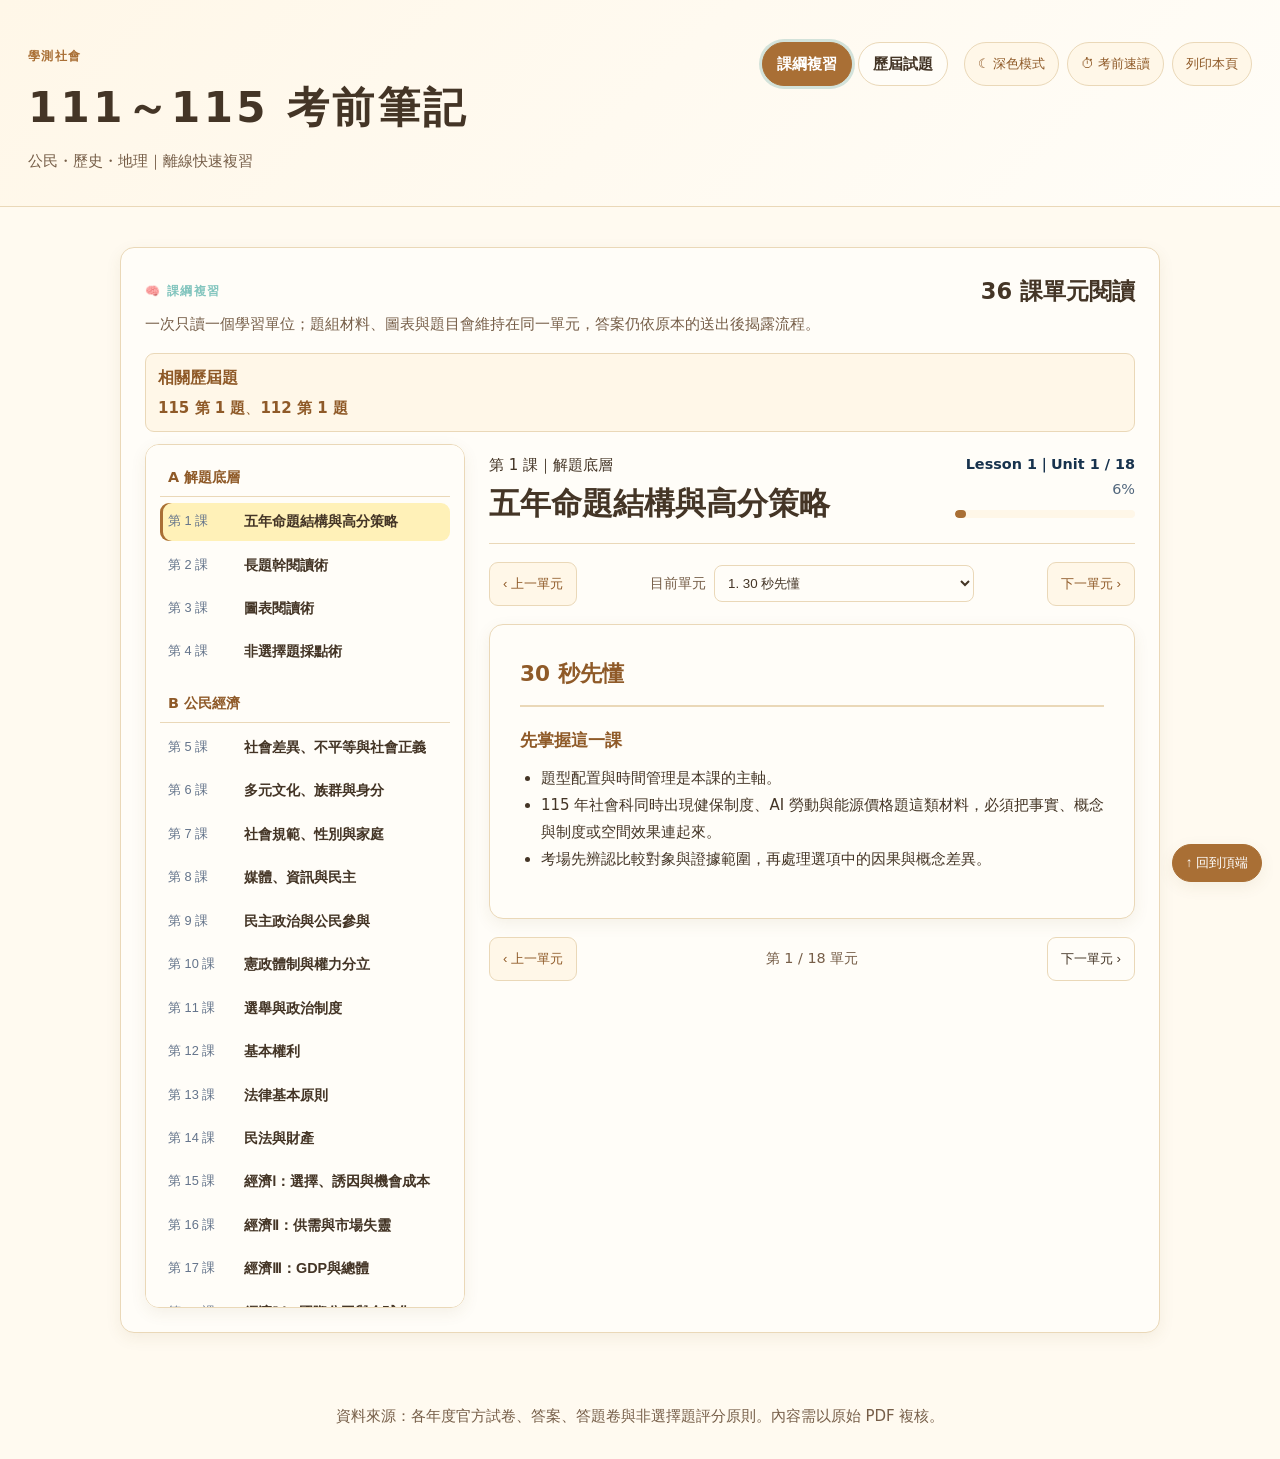
==== index.html @ 7b79e1f3 "release: publish social studies final site" ====
﻿<!doctype html>
<html lang="zh-Hant">
<head>
  <meta charset="UTF-8">
  <meta name="viewport" content="width=device-width, initial-scale=1">
  <meta name="description" content="111～115 學測社會科考前筆記">
  <title>學測社會｜111～115 考前筆記</title>
  <link rel="stylesheet" href="styles.css">
</head>
<body>
  <header class="site-header">
    <div class="brand"><span class="eyebrow">學測社會</span><h1>111～115 考前筆記</h1><p>公民・歷史・地理｜離線快速複習</p></div>
    <div class="header-actions"><nav id="modeTabs" class="mode-switch" aria-label="主要模式"></nav><button id="themeToggle" class="button secondary" type="button" data-theme-toggle aria-pressed="false">☾ 深色模式</button><button id="quickMode" class="button secondary">⏱ 考前速讀</button><button id="printPage" class="button secondary">列印本頁</button></div>
  </header>
  <main id="app" class="container"></main>
  <button id="backTop" class="back-top" type="button" aria-label="回到頂端">↑ 回到頂端</button>
  <footer class="site-footer">資料來源：各年度官方試卷、答案、答題卷與非選擇題評分原則。內容需以原始 PDF 複核。</footer>
  <script src="data/years.js"></script>
  <script src="data/constructed-response.js"></script>
  <script src="data/curriculum.js"></script>
  <script src="data/lesson-content.js"></script>
  <script src="app.js"></script>
</body>
</html>
---- styles.css ----
:root{--ink:#1f2937;--muted:#667085;--blue:#145da0;--teal:#0f766e;--paper:#f7f9fc;--line:#e5e7eb;--warn:#fff4d6}*{box-sizing:border-box}html{scroll-behavior:smooth}body{margin:0;background:var(--paper);color:var(--ink);font:15px/1.75 system-ui,-apple-system,"Noto Sans TC",sans-serif}.site-header{background:#0f2742;color:#fff;padding:28px 20px}.header-inner,.page-shell{max-width:1180px;margin:auto}.header-inner{display:flex;justify-content:space-between;gap:24px;align-items:center}.eyebrow{font-size:12px;letter-spacing:.12em;color:#83c5be;font-weight:700}.brand h1{margin:3px 0;font-size:clamp(26px,4vw,42px);letter-spacing:.08em}.brand h1 span{color:#f7c873}.brand p{margin:0;color:#c7d7e7}.header-actions{display:flex;gap:8px}.button{border:1px solid #cbd5e1;border-radius:9px;background:#fff;padding:8px 13px;cursor:pointer;color:var(--ink)}.button.secondary{background:#e9f4f2;border-color:#9ccfc8;color:#0f5e5a}.button.ghost{background:transparent;color:#fff;border-color:#8da3bb}.year-tabs{position:sticky;top:0;z-index:5;background:#fff;border-bottom:1px solid var(--line);box-shadow:0 2px 8px #0f27420d}.tab-list{max-width:1180px;margin:auto;display:flex;gap:6px;padding:10px 20px}.tab{flex:1;padding:10px;border:0;border-radius:8px;background:transparent;color:var(--muted);font-weight:800;cursor:pointer}.tab.active{background:#e9f4f2;color:var(--teal)}.page-shell{padding:24px 20px}.hero{background:linear-gradient(135deg,#eaf5f4,#fff);border:1px solid #cfe6e2;border-radius:18px;padding:28px;display:flex;justify-content:space-between;gap:20px;align-items:center}.hero h2{font-size:28px;margin:8px 0}.hero p{max-width:680px;color:var(--muted)}.stats{display:flex;gap:14px}.stats div{background:#fff;border:1px solid var(--line);border-radius:12px;min-width:80px;padding:12px;text-align:center}.stats b{display:block;font-size:24px;color:var(--blue)}.stats small{color:var(--muted)}.jump{display:flex;gap:18px;padding:16px 2px}.jump a{color:var(--blue);font-weight:700}.index-panel,.review{background:#fff;border:1px solid var(--line);border-radius:14px;padding:20px;margin:16px 0}.section-title{display:flex;justify-content:space-between;align-items:center}.section-title h2{margin:0}.toolbar{display:flex;flex-wrap:wrap;gap:10px;align-items:end;margin:14px 0}.toolbar label{display:grid;gap:3px;font-size:12px;font-weight:700;color:var(--muted);min-width:180px}.toolbar input,.toolbar select{font:inherit;border:1px solid #cbd5e1;border-radius:8px;padding:8px;background:#fff;color:var(--ink)}.number-grid{display:grid;grid-template-columns:repeat(auto-fill,minmax(42px,1fr));gap:6px}.number-grid a{text-align:center;text-decoration:none;padding:5px;border-radius:6px;background:#edf4fa;color:var(--blue);font-weight:800}.number-grid a.constructed-number{background:#fff0cb;color:#9a5b00}.number-grid a.dim{opacity:.35}.questions{display:grid;gap:14px;margin-top:16px}.question-card{background:#fff;border:1px solid var(--line);border-left:4px solid var(--blue);border-radius:12px;padding:18px;scroll-margin-top:80px}.question-card.is-read{border-left-color:#9ca3af;opacity:.82}.q-head{display:flex;gap:12px;align-items:center}.q-head h3{display:inline;margin:0 8px 0 0;font-size:21px}.q-year{color:var(--muted);font-size:12px}.q-head>div:nth-child(2){flex:1}.read-btn{border:0;background:#f1f5f9;color:var(--muted);border-radius:7px;padding:6px 9px;cursor:pointer}.badge{display:inline-block;background:#e9f4f2;color:#0f5e5a;border-radius:99px;padding:2px 9px;font-size:12px;font-weight:800;margin:2px}.badge.warning{background:var(--warn);color:#8b5b00}.topic{font-weight:800;color:var(--teal);margin:12px 0 3px}.prompt{font-size:16px;margin:0 0 10px}.answer-line{border-top:1px solid var(--line);padding-top:8px;color:var(--muted)}.answer-line strong{color:#b45309}details{margin-top:12px}summary{cursor:pointer;color:var(--blue);font-weight:800}.reasoning{border-top:1px solid var(--line);margin-top:10px;padding-top:10px}.reasoning h4{margin:10px 0 3px}.reasoning ul,.review ul{margin-top:4px}.options{display:grid;grid-template-columns:repeat(2,1fr);gap:8px;margin:10px 0}.option{border:1px solid var(--line);border-radius:8px;padding:9px;display:grid;grid-template-columns:55px 1fr;gap:5px}.option strong{color:#b45309}.option small{grid-column:1/-1;color:var(--muted)}.constructed{background:#fff9e9;border:1px solid #f3d98e;padding:12px;border-radius:9px}.mini-grid,.review-grid{display:grid;grid-template-columns:repeat(3,1fr);gap:10px;margin-top:12px}.mini-grid>div,.review-grid>div{background:#f8fafc;border-radius:8px;padding:10px}.mini-grid p{margin:0}.source,.muted{color:var(--muted);font-size:12px}.review-grid h3{margin-top:0;font-size:15px}.site-footer{text-align:center;color:var(--muted);padding:30px 20px}.quick-mode .question-card details{display:none}.quick-mode .question-card{padding:10px}.empty{text-align:center;padding:40px;background:#fff;border-radius:12px}@media(max-width:720px){.header-inner,.hero{display:block}.header-actions{margin-top:15px}.stats{margin-top:15px}.stats div{flex:1}.page-shell{padding:14px 12px}.tab-list{padding:8px 10px}.q-head{align-items:flex-start;flex-wrap:wrap}.q-head>div:nth-child(2){order:3;flex-basis:100%}.options,.mini-grid,.review-grid{grid-template-columns:1fr}.toolbar label{min-width:100%}.hero h2{font-size:23px}}@media print{.site-header,.year-tabs,.toolbar,.jump,.site-footer,.read-btn{display:none}.page-shell{padding:0}.question-card{break-inside:avoid}.question-card details{display:block}}
.curriculum{background:#fff;border:1px solid var(--line);border-radius:14px;padding:20px;margin:16px 0}.curriculum-intro{color:var(--muted);margin-top:0}.curriculum-phase{margin-top:18px}.curriculum-phase h3{border-left:4px solid var(--teal);padding-left:10px}.curriculum-grid{display:grid;grid-template-columns:repeat(3,1fr);gap:10px}.lesson{background:#f8fafc;border:1px solid var(--line);border-radius:9px;padding:12px}.lesson-number{color:var(--teal);font-size:12px;font-weight:800}.lesson h4{margin:3px 0 5px;font-size:15px}.lesson p{margin:0;color:var(--muted);font-size:14px}@media(max-width:720px){.curriculum-grid{grid-template-columns:1fr}}
.study-overview{background:#fff;border:1px solid var(--line);border-radius:14px;padding:20px;margin:16px 0}.study-grid{display:grid;grid-template-columns:repeat(4,1fr);gap:10px}.study-card{border:1px solid var(--line);border-radius:10px;padding:14px;background:#f8fafc}.study-card h3{margin:0 0 6px}.study-card p{color:var(--muted);font-size:14px}.study-card a{color:var(--teal);font-weight:700;text-decoration:none}.answer-reminder{margin-top:18px;padding:14px;background:#fff8e7;border-left:4px solid #d99a24;border-radius:8px}.answer-reminder h3{margin-top:0}.back-top{position:fixed;right:18px;bottom:18px;border:1px solid var(--line);border-radius:999px;background:#0f2b46;color:#fff;padding:9px 13px;box-shadow:0 4px 14px #0002;cursor:pointer;z-index:10}@media(max-width:720px){.study-grid{grid-template-columns:1fr 1fr}.back-top{right:10px;bottom:10px}} 
.container{width:min(1040px,calc(100% - 32px));margin:0 auto;padding:24px 0}.hero,.index-panel,.curriculum,.study-overview,.review{max-width:1040px;margin-left:auto;margin-right:auto}.question-card{max-width:980px;margin-left:auto;margin-right:auto;padding:22px}.curriculum-grid{grid-template-columns:repeat(2,minmax(0,1fr));gap:14px}.study-grid{grid-template-columns:repeat(2,minmax(0,1fr));gap:14px}.mini-grid{grid-template-columns:repeat(2,minmax(0,1fr));gap:14px}.jump{max-width:1040px;margin:0 auto;flex-wrap:wrap;gap:12px 20px}.questions{gap:18px}.index-panel,.curriculum,.study-overview,.review{padding:24px}.lesson{padding:15px;line-height:1.65}.option{padding:12px;line-height:1.7}@media(max-width:720px){.container{width:calc(100% - 24px);padding:15px 0}.index-panel,.curriculum,.study-overview,.review{padding:16px}.question-card{padding:16px}.curriculum-grid,.study-grid,.mini-grid{grid-template-columns:1fr}}
.pagination{display:flex;align-items:center;justify-content:center;flex-wrap:wrap;gap:6px;margin:14px 0 18px;padding:10px;border-top:1px solid var(--line);border-bottom:1px solid var(--line)}.page-button{min-width:36px;border:1px solid #cbd5e1;border-radius:7px;background:#fff;color:var(--blue);padding:6px 9px;cursor:pointer;font:inherit;font-weight:700}.page-button.active{background:var(--blue);border-color:var(--blue);color:#fff}.page-button:disabled{cursor:not-allowed;opacity:.4}.pagination span{color:var(--muted);font-size:13px;margin-left:8px}@media(max-width:720px){.pagination{gap:4px}.page-button{min-width:32px;padding:5px 7px}}
.curriculum-tabs{display:flex;gap:8px;flex-wrap:wrap;margin:14px 0}.curriculum-tab{border:1px solid #b7d6d1;background:#f2faf8;color:#0f5e5a;border-radius:999px;padding:7px 13px;cursor:pointer;font:inherit;font-weight:800}.curriculum-tab.active,.curriculum-tab:hover{background:var(--teal);border-color:var(--teal);color:#fff}
.lesson-details{margin-top:12px;border-top:1px solid var(--line);padding-top:10px}.lesson-details summary{cursor:pointer;color:var(--blue);font-weight:800}.lesson-detail-grid{display:grid;grid-template-columns:repeat(2,minmax(0,1fr));gap:10px;margin-top:12px}.lesson-detail-box{border:1px solid var(--line);background:#fff;border-radius:8px;padding:12px}.lesson-detail-box h5,.lesson-practice h5{margin:0 0 6px;color:var(--blue);font-size:1rem}.lesson-detail-box ul,.lesson-practice ul{margin:5px 0;padding-left:20px}.lesson-detail-box li,.lesson-practice li{margin:4px 0}.lesson-practice{margin-top:10px;border-radius:8px;background:#f7fafc;border:1px solid var(--line);padding:12px}.lesson-practice h5:not(:first-child){margin-top:14px}.course-text{line-height:1.75;margin:4px 0}.lesson-detail-box .muted,.lesson-practice .muted{color:var(--muted);font-size:.9rem}@media(max-width:720px){.lesson-detail-grid{grid-template-columns:1fr}}
.site-header{background:linear-gradient(135deg,#e8f1ef,#f6eadb);color:var(--ink);border-bottom:1px solid var(--line);padding:0}.site-header .brand{max-width:1280px;margin:auto;padding:42px 28px 32px}.site-header .eyebrow{color:var(--teal)}.site-header .brand p{color:var(--muted)}.header-actions{position:absolute;right:28px;top:42px}.header-actions .button{border-radius:999px;background:#fff;color:var(--ink)}.year-tabs{background:rgba(255,255,255,.94);backdrop-filter:blur(12px)}.tab-list{max-width:1280px;padding:10px 28px}.tab{border-radius:999px}.tab.active{background:var(--teal);color:#fff}.page-shell,.container{max-width:1280px}.hero{background:var(--card);border-radius:16px;box-shadow:0 10px 28px rgba(35,53,64,.08)}.index-panel,.curriculum,.study-overview,.review{box-shadow:0 10px 28px rgba(35,53,64,.05)}.question-card{border-radius:16px;box-shadow:0 10px 28px rgba(35,53,64,.05)}

@media(max-width:850px){.single-unit-nav{min-width:0}.single-unit-nav label{min-width:0}.single-unit-nav select{width:100%;max-width:100%;min-width:0;box-sizing:border-box}}

/* R3: final mobile rule must follow the legacy unit-nav selector rule. */
@media(max-width:850px){.single-unit-nav{min-width:0;max-width:100%;flex-wrap:wrap}.single-unit-nav label{min-width:0;max-width:100%;width:100%}.single-unit-nav select{display:block;width:100%;max-width:100%;min-width:0;box-sizing:border-box}}

/* Phase 4B final cascade: keep theme overrides after all legacy 4A component rules. */
body{background:var(--paper);color:var(--ink)}
.site-header{background:linear-gradient(135deg,var(--surface-soft),var(--surface));color:var(--ink);border-color:var(--line)}
.site-header .eyebrow,.topic,.lesson-number{color:var(--teal)}
.site-header .brand p,.muted,.source,.single-unit-footer,.exam-progress{color:var(--muted)}
.header-actions .button,.mode-tab,.button{background:var(--surface);border-color:var(--line);color:var(--ink)}
.button.secondary{background:var(--surface-soft);border-color:var(--line);color:var(--blue)}
.mode-tab.active,.tab.active,.curriculum-tab.active{background:var(--teal);border-color:var(--teal);color:#fff}
.year-tabs{background:var(--surface);border-color:var(--line)}
.hero,.index-panel,.curriculum,.study-overview,.review,.question-card,.single-view-unit,.mode-sidebar,.single-view-sidebar{background:var(--card);border-color:var(--line);box-shadow:var(--shadow-soft)}
.hero{background:linear-gradient(135deg,var(--surface-soft),var(--card))}
.stats div,.lesson,.study-card,.mini-grid>div,.review-grid>div,.lesson-detail-box,.lesson-practice{background:var(--surface-soft);border-color:var(--line)}
.question-card{border-left-color:var(--teal)}
.question-card .option,.option{background:var(--surface);border-color:var(--line)}
.option:hover,.quiz-option.selected{background:var(--accent-soft);border-color:var(--teal)}
.option strong,.answer-line strong{color:var(--blue)}
.constructed,.answer-reminder{background:var(--accent-soft);border-color:var(--accent)}
.lesson-sidebar-group h3,.exam-sidebar-year h3,.single-view-header,.exam-header{border-color:var(--line)}
.lesson-sidebar-group h3,.exam-sidebar-year h3,.single-view-unit>h2,.single-unit-body h3,.lesson-detail-box h5,.lesson-practice h5{color:var(--blue)}
.lesson-sidebar-button,.exam-sidebar-item{color:var(--ink)}
.lesson-sidebar-button:hover,.exam-sidebar-item:hover{background:var(--surface-soft)}
.lesson-sidebar-button.active,.exam-sidebar-item.active{background:var(--accent-soft);color:var(--ink);box-shadow:inset 3px 0 var(--teal)}
.single-view-menu{background:var(--surface-soft);border-color:var(--line);color:var(--ink)}
.single-unit-nav label{color:var(--muted)}
.single-unit-nav select,.toolbar input,.toolbar select,.constructed-input textarea{background:var(--surface);color:var(--ink);border-color:var(--line)}
.progress-track{background:var(--surface-soft)}
.progress-track i{background:var(--teal)}
.related-exams,.related-curriculum,.unit-label{background:var(--surface-soft);border-color:var(--line);color:var(--blue)}
.related-exams a,.related-curriculum a{color:var(--blue)}
.single-view-unit>h2{border-color:var(--line)}
.badge{background:var(--accent-soft);color:var(--blue)}
.read-btn{background:var(--surface-soft);color:var(--muted)}
.quiz-option.correct{background:var(--success-soft);border-color:var(--success)}
.quiz-option.wrong{background:var(--danger-soft);border-color:var(--danger)}
.pagination{border-color:var(--line)}
.page-button{background:var(--surface);border-color:var(--line);color:var(--blue)}
.page-button.active{background:var(--teal);border-color:var(--teal);color:#fff}
.curriculum-tab{background:var(--surface-soft);border-color:var(--line);color:var(--blue)}
.back-top{background:var(--teal);border-color:var(--teal)}

/* Phase 4B final cascade: this must remain after the legacy 4A component rules. */
body{background:var(--paper);color:var(--ink)}
.site-header{background:linear-gradient(135deg,var(--surface-soft),var(--surface));color:var(--ink);border-color:var(--line)}
.site-header .eyebrow,.topic,.lesson-number{color:var(--teal)}
.site-header .brand p,.muted,.source,.single-unit-footer,.exam-progress{color:var(--muted)}
.header-actions .button,.mode-tab,.button{background:var(--surface);border-color:var(--line);color:var(--ink)}
.button.secondary{background:var(--surface-soft);border-color:var(--line);color:var(--blue)}
.mode-tab.active,.tab.active,.curriculum-tab.active{background:var(--teal);border-color:var(--teal);color:#fff}
.year-tabs{background:var(--surface);border-color:var(--line)}
.hero,.index-panel,.curriculum,.study-overview,.review,.question-card,.single-view-unit,.mode-sidebar,.single-view-sidebar{background:var(--card);border-color:var(--line);box-shadow:var(--shadow-soft)}
.hero{background:linear-gradient(135deg,var(--surface-soft),var(--card))}
.stats div,.lesson,.study-card,.mini-grid>div,.review-grid>div,.lesson-detail-box,.lesson-practice{background:var(--surface-soft);border-color:var(--line)}
.question-card{border-left-color:var(--teal)}
.question-card .option,.option{background:var(--surface);border-color:var(--line)}
.option:hover,.quiz-option.selected{background:var(--accent-soft);border-color:var(--teal)}
.option strong,.answer-line strong{color:var(--blue)}
.constructed,.answer-reminder{background:var(--accent-soft);border-color:var(--accent)}
.lesson-sidebar-group h3,.exam-sidebar-year h3,.single-view-header,.exam-header{border-color:var(--line)}
.lesson-sidebar-group h3,.exam-sidebar-year h3,.single-view-unit>h2,.single-unit-body h3,.lesson-detail-box h5,.lesson-practice h5{color:var(--blue)}
.lesson-sidebar-button,.exam-sidebar-item{color:var(--ink)}
.lesson-sidebar-button:hover,.exam-sidebar-item:hover{background:var(--surface-soft)}
.lesson-sidebar-button.active,.exam-sidebar-item.active{background:var(--accent-soft);color:var(--ink);box-shadow:inset 3px 0 var(--teal)}
.single-view-menu{background:var(--surface-soft);border-color:var(--line);color:var(--ink)}
.single-unit-nav label{color:var(--muted)}
.single-unit-nav select,.toolbar input,.toolbar select,.constructed-input textarea{background:var(--surface);color:var(--ink);border-color:var(--line)}
.progress-track{background:var(--surface-soft)}
.progress-track i{background:var(--teal)}
.related-exams,.related-curriculum,.unit-label{background:var(--surface-soft);border-color:var(--line);color:var(--blue)}
.related-exams a,.related-curriculum a{color:var(--blue)}
.single-view-unit>h2{border-color:var(--line)}
.badge{background:var(--accent-soft);color:var(--blue)}
.read-btn{background:var(--surface-soft);color:var(--muted)}
.quiz-option.correct{background:var(--success-soft);border-color:var(--success)}
.quiz-option.wrong{background:var(--danger-soft);border-color:var(--danger)}
.pagination{border-color:var(--line)}
.page-button{background:var(--surface);border-color:var(--line);color:var(--blue)}
.page-button.active{background:var(--teal);border-color:var(--teal);color:#fff}
.curriculum-tab{background:var(--surface-soft);border-color:var(--line);color:var(--blue)}
.back-top{background:var(--teal);border-color:var(--teal)}

/* Phase 4B: pudding theme tokens and responsive polish. */
:root{
  --ink:#443526;--muted:#765e48;--blue:#8f5a28;--teal:#a96f35;
  --paper:#fffaf0;--surface:#fffdf8;--surface-soft:#fff7e8;--card:#fffdf8;
  --line:#ead8b8;--accent:#f6d978;--accent-soft:#fff1b8;
  --success:#4f9b6d;--success-soft:#eef9f1;--danger:#cf5b5b;--danger-soft:#fff1f1;
  --shadow:0 12px 30px rgba(119,83,37,.10);--shadow-soft:0 5px 16px rgba(119,83,37,.08);
}
[data-theme="dark"]{
  --ink:#f3eadf;--muted:#cdbca8;--blue:#e7ad67;--teal:#d79a55;
  --paper:#1f1a16;--surface:#2a231d;--surface-soft:#33291f;--card:#30271f;
  --line:#5a4632;--accent:#f0c978;--accent-soft:#594829;
  --success:#78b58a;--success-soft:#24392b;--danger:#d87d7d;--danger-soft:#422728;
  --shadow:0 14px 34px rgba(0,0,0,.28);--shadow-soft:0 6px 18px rgba(0,0,0,.22);
}
html{background:var(--paper)}
body{background:var(--paper);color:var(--ink);transition:background-color .18s ease,color .18s ease}
a{color:var(--blue)}
.site-header{background:linear-gradient(135deg,var(--surface-soft),var(--surface));color:var(--ink);border-bottom:1px solid var(--line)}
.site-header .eyebrow{color:var(--teal)}
.site-header .brand p{color:var(--muted)}
.header-actions .button{background:var(--surface);border-color:var(--line);color:var(--ink)}
.header-actions .button:hover,.mode-tab:hover{border-color:var(--teal);transform:translateY(-1px)}
.mode-tab{background:var(--surface);border-color:var(--line);color:var(--ink)}
.mode-tab.active{background:var(--teal);border-color:var(--teal);color:#fff}
.button{background:var(--surface);border-color:var(--line);color:var(--ink);min-height:44px;transition:background-color .18s ease,border-color .18s ease,transform .18s ease}
.button.secondary{background:var(--surface-soft);border-color:var(--line);color:var(--blue)}
.button:hover{border-color:var(--teal)}
.button:focus-visible,.mode-tab:focus-visible,.curriculum-tab:focus-visible,.single-view-menu:focus-visible,.quiz-option:focus-visible,.page-button:focus-visible,summary:focus-visible,a:focus-visible,input:focus-visible,textarea:focus-visible,select:focus-visible{outline:3px solid var(--accent);outline-offset:3px}
.year-tabs{background:color-mix(in srgb,var(--surface) 94%,transparent);border-color:var(--line)}
.tab{color:var(--muted)}
.tab.active{background:var(--teal);color:#fff}
.hero,.index-panel,.curriculum,.study-overview,.review,.single-view-unit,.question-card,.mode-sidebar,.single-view-sidebar{background:var(--card);border-color:var(--line);box-shadow:var(--shadow-soft)}
.hero{background:linear-gradient(135deg,var(--surface-soft),var(--card));border-color:var(--line)}
.stats div,.lesson,.study-card,.mini-grid>div,.review-grid>div,.lesson-detail-box,.lesson-practice{background:var(--surface-soft);border-color:var(--line)}
.question-card{border-left-color:var(--teal)}
.question-card.is-read{border-left-color:var(--muted)}
.question-card .option,.option{background:var(--surface);border-color:var(--line)}
.option:hover,.quiz-option.selected{background:var(--accent-soft);border-color:var(--teal)}
.option strong,.answer-line strong{color:var(--blue)}
.constructed{background:var(--accent-soft);border-color:var(--accent)}
.answer-reminder{background:var(--accent-soft);border-left-color:var(--accent)}
.related-exams,.related-curriculum,.unit-label{background:var(--surface-soft);border-color:var(--line)}
.single-view-sidebar,.mode-sidebar{background:var(--surface)}
.lesson-sidebar-group h3,.exam-sidebar-year h3{color:var(--blue);border-color:var(--line)}
.lesson-sidebar-button,.exam-sidebar-item{color:var(--ink)}
.lesson-sidebar-button:hover,.exam-sidebar-item:hover{background:var(--surface-soft)}
.lesson-sidebar-button.active,.exam-sidebar-item.active{background:var(--accent-soft);color:var(--ink);box-shadow:inset 3px 0 var(--teal)}
.single-view-menu{background:var(--surface-soft);border-color:var(--line);color:var(--ink)}
.single-view-header,.exam-header{border-color:var(--line)}
.single-view-unit>h2,.single-unit-body h3,.lesson-detail-box h5,.lesson-practice h5{color:var(--blue);border-color:var(--line)}
.single-unit-nav select,.toolbar input,.toolbar select,.constructed-input textarea{background:var(--surface);color:var(--ink);border-color:var(--line)}
.single-unit-footer,.exam-progress{color:var(--muted)}
.progress-track{background:var(--surface-soft)}
.progress-track i{background:var(--teal)}
.pagination{border-color:var(--line)}
.page-button{background:var(--surface);color:var(--blue);border-color:var(--line)}
.page-button.active{background:var(--teal);border-color:var(--teal);color:#fff}
.curriculum-tab{background:var(--surface-soft);border-color:var(--line);color:var(--blue)}
.curriculum-tab.active,.curriculum-tab:hover{background:var(--teal);border-color:var(--teal);color:#fff}
.badge,.topic{color:var(--blue)}
.badge{background:var(--accent-soft)}
.read-btn{background:var(--surface-soft);color:var(--muted)}
.quiz-option.correct{background:var(--success-soft);border-color:var(--success)}
.quiz-option.wrong{background:var(--danger-soft);border-color:var(--danger)}
.quiz-feedback{border-color:var(--line)}
.site-footer{color:var(--muted)}
.back-top{background:var(--teal);border-color:var(--teal);box-shadow:var(--shadow-soft)}
img{max-width:100%;height:auto}
table{max-width:100%}
.table-wrap{max-width:100%;overflow:auto}
.single-unit-nav,.exam-unit-nav,.single-view-main,.mode-main{min-width:0}
@media(max-width:850px){
  .site-header .brand{padding:28px 16px 22px}
  .header-actions{padding:0 16px 18px;gap:8px}
  .mode-switch{gap:8px}
  .mode-tab,.header-actions .button{min-height:44px}
  .mode-tab{padding-inline:10px}
  .header-actions .button{flex:1}
  .single-view-shell,.mode-layout{gap:14px}
  .single-view-sidebar,.mode-sidebar{box-shadow:var(--shadow-soft)}
  .single-unit-nav{display:grid;grid-template-columns:auto minmax(0,1fr) auto;align-items:start}
  .single-unit-nav label{grid-column:1 / -1;grid-row:1;display:block;width:100%}
  .single-unit-nav select{width:100%;max-width:100%;margin-top:6px}
  .single-unit-nav [data-unit-prev]{grid-column:1;grid-row:2}
  .single-unit-nav [data-unit-next]{grid-column:3;grid-row:2}
  .single-view-footer{flex-wrap:wrap}
}
@media(max-width:430px){
  body{font-size:14px}
  .container{width:calc(100% - 24px);padding:12px 0}
  .site-header .brand h1{font-size:clamp(24px,8vw,32px)}
  .header-actions{display:grid;grid-template-columns:1fr 1fr;padding-inline:12px}
  .mode-switch{grid-column:1 / -1;width:100%;margin:0}
  .mode-tab{min-width:0}
  .header-actions .button{width:100%;min-width:0}
  .hero,.index-panel,.curriculum,.study-overview,.review{padding:14px}
  .single-view-unit,.question-card{padding:14px}
  .options{grid-template-columns:1fr}
  .single-unit-nav{grid-template-columns:minmax(0,1fr) minmax(0,1fr)}
  .single-unit-nav label{grid-column:1 / -1}
  .single-unit-nav [data-unit-prev]{grid-column:1}
  .single-unit-nav [data-unit-next]{grid-column:2}
  .single-unit-nav .button{width:100%;min-width:0}
  .exam-unit-nav{flex-wrap:wrap}
  .exam-unit-nav .button{flex:1;min-width:0}
}
@media(prefers-reduced-motion:reduce){*,*::before,*::after{scroll-behavior:auto!important;transition-duration:0.01ms!important;animation-duration:0.01ms!important}}
@media print{[data-theme="dark"] body{background:#fff;color:#000}}
.mode-switch{display:flex;gap:6px;align-items:center;margin-right:8px}.mode-tab{display:inline-flex;align-items:center;min-height:44px;padding:8px 14px;border:1px solid #8da3bb;border-radius:999px;color:#17324d;background:#fff;text-decoration:none;font-weight:800;white-space:nowrap}.mode-tab.active{background:var(--teal);border-color:var(--teal);color:#fff;box-shadow:0 0 0 3px rgba(15,118,110,.18)}.mode-tab:focus-visible,.button:focus-visible,.lesson-sidebar-button:focus-visible,.exam-sidebar-item:focus-visible{outline:3px solid #f59e0b;outline-offset:2px}.mode-layout{display:grid;grid-template-columns:minmax(280px,320px) minmax(0,980px);gap:24px;align-items:start}.mode-sidebar{position:sticky;top:18px;max-height:calc(100vh - 36px);overflow:auto;border:1px solid #dbe3ec;border-radius:14px;background:#fff;padding:14px}.mode-sidebar nav{display:grid;gap:14px}.exam-sidebar-year{display:grid;gap:6px}.exam-sidebar-year h3{margin:0;padding:6px 8px;color:#39536f;font-size:.9rem;border-bottom:1px solid #e6edf4}.exam-sidebar-groups{display:grid;gap:5px}.exam-sidebar-item{display:flex;justify-content:space-between;gap:8px;text-align:left;border:0;border-radius:9px;background:transparent;color:#334155;padding:9px 8px;cursor:pointer;line-height:1.35}.exam-sidebar-item span{font-size:.86rem}.exam-sidebar-item strong{font-size:.78rem;color:#64748b}.exam-sidebar-item:hover{background:#eef5fb}.exam-sidebar-item.active{background:#dcecf8;color:#0f385c;box-shadow:inset 3px 0 #2774a8}.exam-header{display:flex;justify-content:space-between;gap:20px;align-items:flex-start;border-bottom:1px solid #dbe3ec;padding:8px 0 18px}.exam-header h2{margin:5px 0 0;font-size:clamp(1.4rem,2.4vw,2rem);line-height:1.35}.exam-header p{margin:.3rem 0 0;color:var(--muted)}.exam-progress{min-width:180px;text-align:right;color:#52677d;font-size:.9rem}.exam-progress strong,.exam-progress span{display:block}.exam-progress strong{color:#17324d}.exam-unit-nav{display:flex;align-items:center;justify-content:space-between;gap:12px;margin:18px 0}.exam-atomic-group{display:grid;gap:16px}.related-exams,.related-curriculum{margin:12px 0;padding:10px 12px;border:1px solid #dbe3ec;border-radius:9px;background:#f8fbfe}.related-exams h3{margin:0 0 3px;font-size:1rem}.related-exams p{margin:0}.related-exams a,.related-curriculum a{color:var(--blue);font-weight:700;text-decoration:none}.related-curriculum{font-size:.9rem}.exam-sidebar .single-view-menu{display:none}
@media(max-width:850px){.header-actions{position:static;padding:0 28px 20px;display:flex;flex-wrap:wrap}.mode-switch{order:-1;width:100%;margin:0 0 8px}.mode-tab{flex:1;justify-content:center}.mode-layout{grid-template-columns:1fr}.mode-sidebar{position:static;max-height:none;padding:8px}.exam-sidebar .single-view-menu{display:block;width:100%;margin-bottom:10px}.exam-sidebar nav{display:none}.exam-sidebar.open nav{display:grid}.exam-sidebar.open{max-height:55vh;overflow:auto}.exam-header{display:block}.exam-progress{max-width:300px;text-align:left;margin-top:16px}.exam-unit-nav{align-items:stretch}.exam-unit-nav .button{white-space:nowrap;padding:9px 10px}}
.single-view-section{scroll-margin-top:18px}.single-view-shell{display:grid;grid-template-columns:minmax(280px,320px) minmax(0,980px);gap:24px;align-items:start}.single-view-sidebar{position:sticky;top:18px;max-height:calc(100vh - 36px);overflow:auto;border:1px solid #dbe3ec;border-radius:14px;background:#fff;padding:14px}.single-view-sidebar nav{display:grid;gap:14px}.lesson-sidebar-group{display:grid;gap:6px}.lesson-sidebar-group h3{margin:0;padding:6px 8px;color:#39536f;font-size:.9rem;border-bottom:1px solid #e6edf4}.lesson-sidebar-button{display:grid;grid-template-columns:68px minmax(0,1fr);gap:8px;text-align:left;border:0;border-radius:9px;background:transparent;color:#334155;padding:9px 8px;cursor:pointer;line-height:1.35}.lesson-sidebar-button span{font-size:.8rem;color:#64748b;white-space:nowrap}.lesson-sidebar-button strong{font-size:.9rem;display:-webkit-box;-webkit-line-clamp:2;-webkit-box-orient:vertical;overflow:hidden}.lesson-sidebar-button:hover{background:#eef5fb}.lesson-sidebar-button.active{background:#dcecf8;color:#0f385c;box-shadow:inset 3px 0 #2774a8}.single-view-menu{display:none;width:100%;border:1px solid #cbd8e5;background:#f8fbfe;color:#17324d;border-radius:9px;padding:11px;text-align:left;font-weight:700;margin-bottom:10px}.single-view-main{min-width:0;max-width:980px}.single-view-header{display:flex;justify-content:space-between;gap:20px;align-items:flex-start;border-bottom:1px solid #dbe3ec;padding:8px 0 18px}.single-view-header h2{margin:5px 0 0;font-size:clamp(1.4rem,2.4vw,2rem);line-height:1.35}.single-view-progress{min-width:180px;text-align:right;color:#52677d;font-size:.9rem}.single-view-progress strong{display:block;color:#17324d}.progress-track{height:8px;background:#e6edf4;border-radius:99px;margin-top:8px;overflow:hidden}.progress-track i{display:block;height:100%;background:#4285b6;border-radius:99px}.single-unit-nav{display:flex;align-items:center;justify-content:space-between;gap:12px;margin:18px 0}.single-unit-nav label{display:flex;align-items:center;gap:8px;min-width:0;color:#536b82;font-size:.9rem}.single-unit-nav select{min-width:260px;max-width:48vw;padding:9px;border:1px solid #cbd8e5;border-radius:8px;background:#fff;color:#17324d}.single-view-unit{background:#fff;border:1px solid #dbe3ec;border-radius:14px;padding:clamp(18px,3vw,30px);line-height:1.8;box-shadow:0 4px 18px rgba(28,57,84,.06)}.single-view-unit>h2{margin:0 0 18px;color:#17324d;font-size:1.35rem;border-bottom:2px solid #e6edf4;padding-bottom:12px}.single-unit-body h3{margin:22px 0 8px;color:#234b70;font-size:1.08rem}.single-unit-body h3:first-child{margin-top:0}.single-unit-body .course-text{margin:0 0 12px;white-space:normal}.single-unit-body ul{margin-top:8px;padding-left:1.4em}.unit-label{display:inline-block;border-radius:99px;background:#edf5fb;color:#245c86;padding:4px 10px;font-size:.82rem;font-weight:700}.question-unit .question-card{margin-top:16px}.practice-unit .original-question{margin-top:12px}.single-unit-footer{display:flex;justify-content:space-between;align-items:center;gap:12px;margin:18px 0 4px;color:#62758a;font-size:.9rem}@media(max-width:850px){.single-view-shell{grid-template-columns:1fr}.single-view-sidebar{position:static;max-height:none;padding:8px}.single-view-menu{display:block}.single-view-sidebar nav{display:none}.single-view-sidebar.open nav{display:grid}.single-view-sidebar.open{max-height:55vh;overflow:auto}.single-view-header{display:block}.single-view-progress{max-width:300px;text-align:left;margin-top:16px}.single-unit-nav{align-items:stretch}.single-unit-nav label{flex:1;display:block}.single-unit-nav select{display:block;width:100%;max-width:none;margin-top:6px}.single-unit-nav .button{white-space:nowrap;padding:9px 10px}.single-unit-footer{flex-wrap:wrap}}
/* R3 final winning rule: keep this after all legacy unit-nav declarations. */
@media(max-width:850px){.single-unit-nav{min-width:0;max-width:100%;flex-wrap:wrap}.single-unit-nav label{min-width:0;max-width:100%;width:100%}.single-unit-nav select{display:block;width:100%;max-width:100%;min-width:0;box-sizing:border-box}}

/* Phase 4B final cascade: keep theme overrides after all legacy 4A component rules. */
body{background:var(--paper);color:var(--ink)}
.site-header{background:linear-gradient(135deg,var(--surface-soft),var(--surface));color:var(--ink);border-color:var(--line)}
.site-header .eyebrow,.topic,.lesson-number{color:var(--teal)}
.site-header .brand p,.muted,.source,.single-unit-footer,.exam-progress{color:var(--muted)}
.header-actions .button,.mode-tab,.button{background:var(--surface);border-color:var(--line);color:var(--ink)}
.button.secondary{background:var(--surface-soft);border-color:var(--line);color:var(--blue)}
.mode-tab.active,.tab.active,.curriculum-tab.active{background:var(--teal);border-color:var(--teal);color:#fff}
.year-tabs{background:var(--surface);border-color:var(--line)}
.hero,.index-panel,.curriculum,.study-overview,.review,.question-card,.single-view-unit,.mode-sidebar,.single-view-sidebar{background:var(--card);border-color:var(--line);box-shadow:var(--shadow-soft)}
.hero{background:linear-gradient(135deg,var(--surface-soft),var(--card))}
.stats div,.lesson,.study-card,.mini-grid>div,.review-grid>div,.lesson-detail-box,.lesson-practice{background:var(--surface-soft);border-color:var(--line)}
.question-card{border-left-color:var(--teal)}
.question-card .option,.option{background:var(--surface);border-color:var(--line)}
.option:hover,.quiz-option.selected{background:var(--accent-soft);border-color:var(--teal)}
.option strong,.answer-line strong{color:var(--blue)}
.constructed,.answer-reminder{background:var(--accent-soft);border-color:var(--accent)}
.lesson-sidebar-group h3,.exam-sidebar-year h3,.single-view-header,.exam-header{border-color:var(--line)}
.lesson-sidebar-group h3,.exam-sidebar-year h3,.single-view-unit>h2,.single-unit-body h3,.lesson-detail-box h5,.lesson-practice h5{color:var(--blue)}
.lesson-sidebar-button,.exam-sidebar-item{color:var(--ink)}
.lesson-sidebar-button:hover,.exam-sidebar-item:hover{background:var(--surface-soft)}
.lesson-sidebar-button.active,.exam-sidebar-item.active{background:var(--accent-soft);color:var(--ink);box-shadow:inset 3px 0 var(--teal)}
.single-view-menu{background:var(--surface-soft);border-color:var(--line);color:var(--ink)}
.single-unit-nav label{color:var(--muted)}
.single-unit-nav select,.toolbar input,.toolbar select,.constructed-input textarea{background:var(--surface);color:var(--ink);border-color:var(--line)}
.progress-track{background:var(--surface-soft)}
.progress-track i{background:var(--teal)}
.related-exams,.related-curriculum,.unit-label{background:var(--surface-soft);border-color:var(--line);color:var(--blue)}
.related-exams a,.related-curriculum a{color:var(--blue)}
.single-view-unit>h2{border-color:var(--line)}
.badge{background:var(--accent-soft);color:var(--blue)}
.read-btn{background:var(--surface-soft);color:var(--muted)}
.quiz-option.correct{background:var(--success-soft);border-color:var(--success)}
.quiz-option.wrong{background:var(--danger-soft);border-color:var(--danger)}
.pagination{border-color:var(--line)}
.page-button{background:var(--surface);border-color:var(--line);color:var(--blue)}
.page-button.active{background:var(--teal);border-color:var(--teal);color:#fff}
.curriculum-tab{background:var(--surface-soft);border-color:var(--line);color:var(--blue)}
.back-top{background:var(--teal);border-color:var(--teal)}
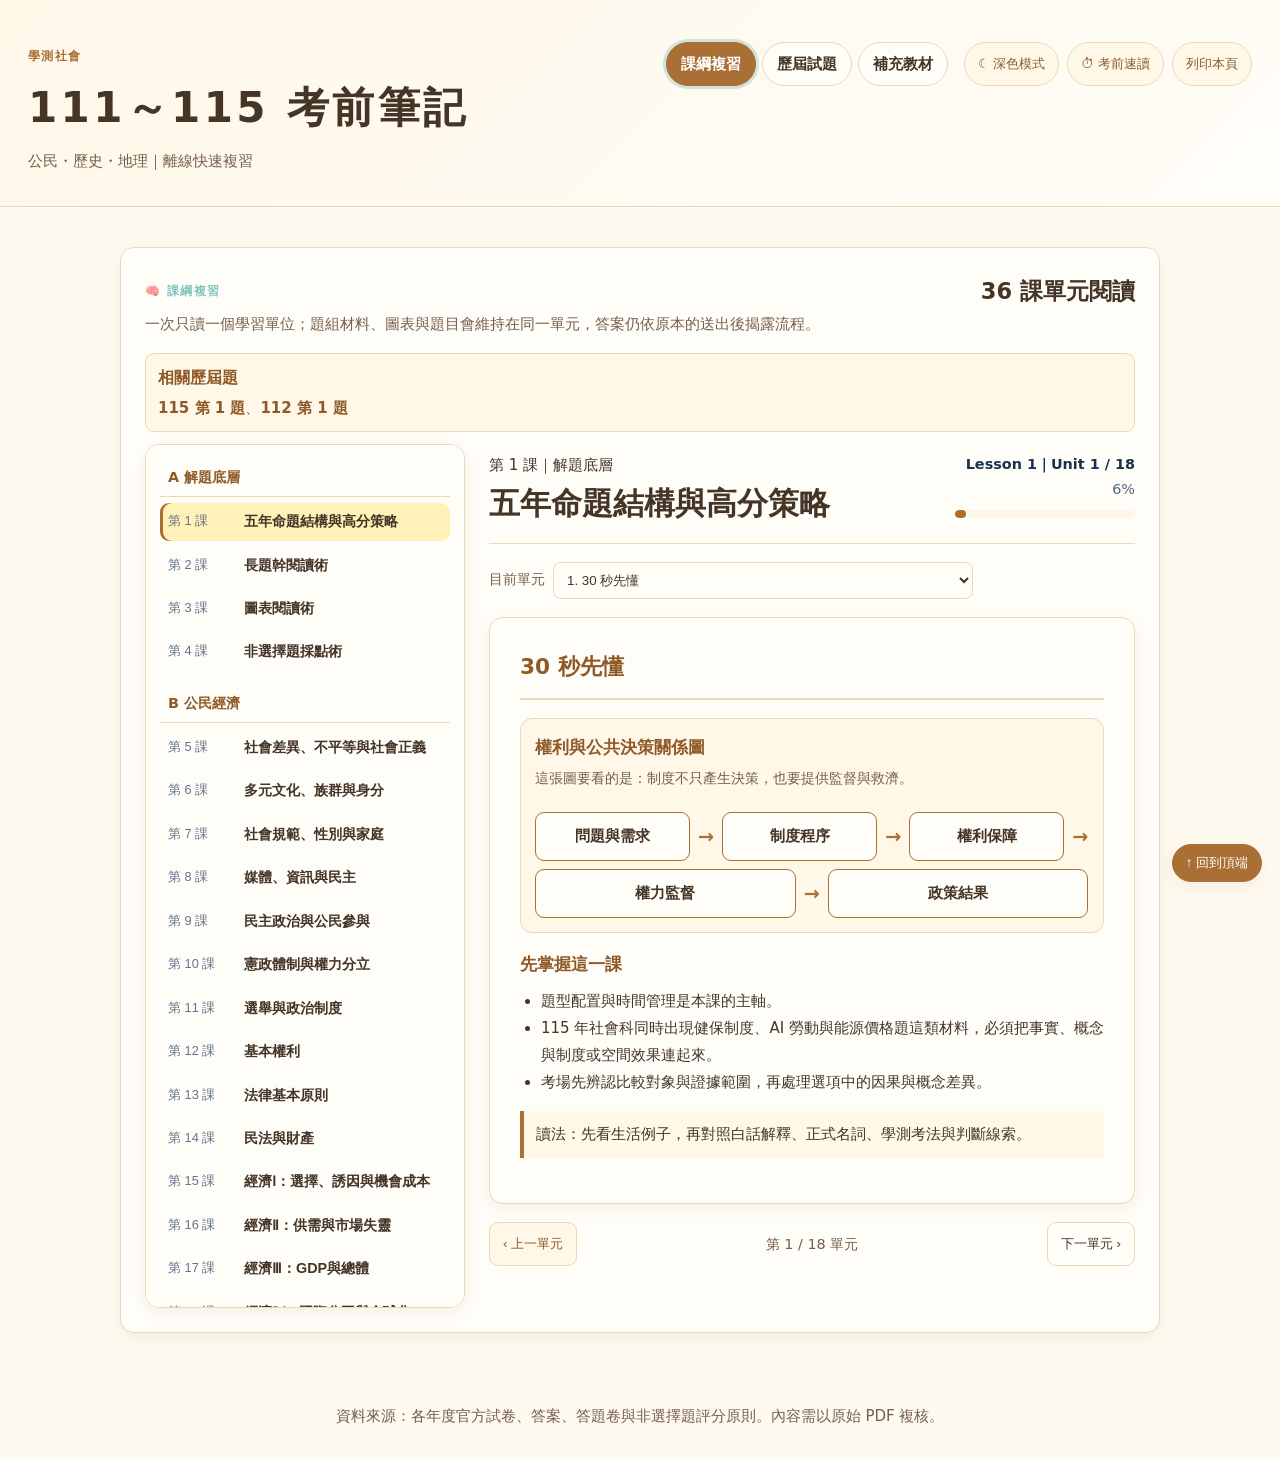
==== commit 79577b3b: "release: republish social studies after 4c r1 r2 qa" ====
--- a/index.html
+++ b/index.html
@@ -19,6 +19,7 @@
   <script src="data/constructed-response.js"></script>
   <script src="data/curriculum.js"></script>
   <script src="data/lesson-content.js"></script>
+  <script src="data/supplementary.js"></script>
   <script src="app.js"></script>
 </body>
 </html>
--- a/styles.css
+++ b/styles.css
@@ -51,6 +51,28 @@
 .page-button.active{background:var(--teal);border-color:var(--teal);color:#fff}
 .curriculum-tab{background:var(--surface-soft);border-color:var(--line);color:var(--blue)}
 .back-top{background:var(--teal);border-color:var(--teal)}
+
+/* 4C-R1 readability repair: make the theme state win over legacy :root rules. */
+html[data-theme="dark"]{
+  --ink:#f3eadf;--muted:#cdbca8;--blue:#e7ad67;--teal:#d79a55;
+  --paper:#1f1a16;--surface:#2a231d;--surface-soft:#33291f;--card:#30271f;
+  --line:#5a4632;--accent:#f0c978;--accent-soft:#594829;
+  --success:#78b58a;--success-soft:#24392b;--danger:#d87d7d;--danger-soft:#422728;
+}
+html[data-theme="dark"] .single-view-unit,
+html[data-theme="dark"] .single-view-sidebar,
+html[data-theme="dark"] .mode-sidebar,
+html[data-theme="dark"] .question-card,
+html[data-theme="dark"] .index-panel,
+html[data-theme="dark"] .review,
+html[data-theme="dark"] .study-overview{color:var(--ink);background:var(--card)}
+html[data-theme="dark"] .single-view-unit h2,
+html[data-theme="dark"] .single-unit-body h3,
+html[data-theme="dark"] .lesson-sidebar-group h3,
+html[data-theme="dark"] .lesson-sidebar-button,
+html[data-theme="dark"] .exam-sidebar-item{color:var(--ink)}
+html[data-theme="dark"] .single-view-unit p,
+html[data-theme="dark"] .single-view-unit li{color:var(--ink)}
 
 /* Phase 4B final cascade: this must remain after the legacy 4A component rules. */
 body{background:var(--paper);color:var(--ink)}
@@ -201,6 +223,64 @@
 }
 @media(prefers-reduced-motion:reduce){*,*::before,*::after{scroll-behavior:auto!important;transition-duration:0.01ms!important;animation-duration:0.01ms!important}}
 @media print{[data-theme="dark"] body{background:#fff;color:#000}}
+
+/* Phase 4C-R1: beginner comprehension, practice UX, and visual teaching. */
+.single-unit-nav{justify-content:flex-start;min-width:0}
+.single-unit-nav label{width:100%;max-width:100%;min-width:0}
+.single-unit-nav select{width:min(100%,420px);max-width:100%;min-width:0;box-sizing:border-box}
+.beginner-core,.beginner-history-frame{margin:14px 0}
+.beginner-hint{padding:10px 12px;border-left:4px solid var(--teal);background:var(--surface-soft);color:var(--ink)}
+.beginner-grid{display:grid;grid-template-columns:repeat(2,minmax(0,1fr));gap:10px;margin:10px 0}
+.beginner-grid>div{min-width:0;background:var(--surface-soft);border:1px solid var(--line);border-radius:10px;padding:11px}
+.beginner-grid strong{color:var(--blue)}
+.beginner-grid p{margin:4px 0 0;color:var(--ink)}
+.comparison-cards{display:grid;gap:14px}
+.comparison-card{border:1px solid var(--line);border-radius:12px;padding:14px;background:var(--surface-soft)}
+.comparison-card-grid{display:grid;grid-template-columns:repeat(2,minmax(0,1fr));gap:10px}
+.comparison-card-side{min-width:0;background:var(--surface);border:1px solid var(--line);border-radius:9px;padding:10px}
+.comparison-label{display:block;color:var(--muted);font-size:.78rem;font-weight:800;margin-bottom:3px}
+.comparison-card-side h4{margin:0;color:var(--ink);font-size:1rem;line-height:1.55}
+.comparison-judgment{margin-top:10px;padding:10px;border-left:4px solid var(--teal);background:var(--card);color:var(--ink)}
+.comparison-judgment p{margin:4px 0}
+.options{grid-template-columns:1fr}
+.option{grid-template-columns:auto minmax(0,1fr);align-items:start;min-height:0;text-align:left}
+.option-badge{display:inline-flex;align-items:center;justify-content:center;min-width:32px;color:var(--blue);font-weight:900}
+.option-text{min-width:0;text-align:left;white-space:normal;overflow-wrap:anywhere;color:var(--ink)}
+.option small{grid-column:2;text-align:left;color:var(--muted)}
+.constructed-input textarea{width:100%;min-width:0;box-sizing:border-box;resize:vertical;color:var(--ink);background:var(--surface)}
+.practice-reference-answer{margin-top:14px}
+.practice-reference-answer .quiz-feedback{margin-top:8px}
+.visual-teaching{margin:16px 0;padding:14px;border:1px solid var(--line);border-radius:12px;background:var(--surface-soft)}
+.visual-teaching figcaption{display:grid;gap:3px;margin-bottom:12px;color:var(--ink)}
+.visual-teaching figcaption strong{font-size:1.04rem;color:var(--blue)}
+.visual-teaching figcaption span{font-size:.9rem;color:var(--muted)}
+.visual-flow{display:flex;align-items:stretch;gap:8px;flex-wrap:wrap}
+.visual-node{flex:1 1 130px;min-width:0;padding:10px;border:1px solid var(--teal);border-radius:9px;background:var(--surface);color:var(--ink);font-weight:700;text-align:center;overflow-wrap:anywhere}
+.visual-arrow{align-self:center;color:var(--teal);font-size:1.2rem;font-weight:900}
+.supplementary-toolbox{margin:16px 0;padding:18px;background:var(--card);border:1px solid var(--line);border-radius:14px;box-shadow:var(--shadow-soft)}
+.supplementary-toolbox h2{margin:0;color:var(--blue)}
+.supplement-intro{color:var(--ink)}
+.supplement-controls{display:grid;grid-template-columns:minmax(0,1fr) 180px minmax(0,2fr);gap:10px;align-items:end}
+.supplement-controls label{display:grid;gap:4px;color:var(--muted);font-size:.82rem;font-weight:800}
+.supplement-controls input,.supplement-controls select{width:100%;min-width:0;box-sizing:border-box;padding:9px;border:1px solid var(--line);border-radius:8px;background:var(--surface);color:var(--ink);font:inherit}
+.supplement-jumps{display:flex;flex-wrap:wrap;gap:6px}
+.supplement-items{display:grid;grid-template-columns:repeat(2,minmax(0,1fr));gap:10px;margin-top:14px}
+.supplement-item{min-width:0;padding:12px;border:1px solid var(--line);border-radius:10px;background:var(--surface-soft)}
+.supplement-item h3{margin:5px 0;color:var(--blue)}
+.supplement-item p{margin:4px 0;color:var(--ink)}
+.supplement-link{display:inline-block;margin-top:10px;color:var(--blue);font-weight:800}
+@media(max-width:720px){
+  .beginner-grid,.comparison-card-grid,.supplement-items{grid-template-columns:1fr}
+  .supplement-controls{grid-template-columns:1fr}
+  .visual-flow{display:grid;grid-template-columns:1fr}
+  .visual-arrow{transform:rotate(90deg);justify-self:center}
+  .single-unit-nav select{width:100%}
+}
+@media(max-width:430px){
+  .supplementary-toolbox{padding:12px}
+  .visual-teaching{padding:10px}
+  .visual-node{flex-basis:auto}
+}
 .mode-switch{display:flex;gap:6px;align-items:center;margin-right:8px}.mode-tab{display:inline-flex;align-items:center;min-height:44px;padding:8px 14px;border:1px solid #8da3bb;border-radius:999px;color:#17324d;background:#fff;text-decoration:none;font-weight:800;white-space:nowrap}.mode-tab.active{background:var(--teal);border-color:var(--teal);color:#fff;box-shadow:0 0 0 3px rgba(15,118,110,.18)}.mode-tab:focus-visible,.button:focus-visible,.lesson-sidebar-button:focus-visible,.exam-sidebar-item:focus-visible{outline:3px solid #f59e0b;outline-offset:2px}.mode-layout{display:grid;grid-template-columns:minmax(280px,320px) minmax(0,980px);gap:24px;align-items:start}.mode-sidebar{position:sticky;top:18px;max-height:calc(100vh - 36px);overflow:auto;border:1px solid #dbe3ec;border-radius:14px;background:#fff;padding:14px}.mode-sidebar nav{display:grid;gap:14px}.exam-sidebar-year{display:grid;gap:6px}.exam-sidebar-year h3{margin:0;padding:6px 8px;color:#39536f;font-size:.9rem;border-bottom:1px solid #e6edf4}.exam-sidebar-groups{display:grid;gap:5px}.exam-sidebar-item{display:flex;justify-content:space-between;gap:8px;text-align:left;border:0;border-radius:9px;background:transparent;color:#334155;padding:9px 8px;cursor:pointer;line-height:1.35}.exam-sidebar-item span{font-size:.86rem}.exam-sidebar-item strong{font-size:.78rem;color:#64748b}.exam-sidebar-item:hover{background:#eef5fb}.exam-sidebar-item.active{background:#dcecf8;color:#0f385c;box-shadow:inset 3px 0 #2774a8}.exam-header{display:flex;justify-content:space-between;gap:20px;align-items:flex-start;border-bottom:1px solid #dbe3ec;padding:8px 0 18px}.exam-header h2{margin:5px 0 0;font-size:clamp(1.4rem,2.4vw,2rem);line-height:1.35}.exam-header p{margin:.3rem 0 0;color:var(--muted)}.exam-progress{min-width:180px;text-align:right;color:#52677d;font-size:.9rem}.exam-progress strong,.exam-progress span{display:block}.exam-progress strong{color:#17324d}.exam-unit-nav{display:flex;align-items:center;justify-content:space-between;gap:12px;margin:18px 0}.exam-atomic-group{display:grid;gap:16px}.related-exams,.related-curriculum{margin:12px 0;padding:10px 12px;border:1px solid #dbe3ec;border-radius:9px;background:#f8fbfe}.related-exams h3{margin:0 0 3px;font-size:1rem}.related-exams p{margin:0}.related-exams a,.related-curriculum a{color:var(--blue);font-weight:700;text-decoration:none}.related-curriculum{font-size:.9rem}.exam-sidebar .single-view-menu{display:none}
 @media(max-width:850px){.header-actions{position:static;padding:0 28px 20px;display:flex;flex-wrap:wrap}.mode-switch{order:-1;width:100%;margin:0 0 8px}.mode-tab{flex:1;justify-content:center}.mode-layout{grid-template-columns:1fr}.mode-sidebar{position:static;max-height:none;padding:8px}.exam-sidebar .single-view-menu{display:block;width:100%;margin-bottom:10px}.exam-sidebar nav{display:none}.exam-sidebar.open nav{display:grid}.exam-sidebar.open{max-height:55vh;overflow:auto}.exam-header{display:block}.exam-progress{max-width:300px;text-align:left;margin-top:16px}.exam-unit-nav{align-items:stretch}.exam-unit-nav .button{white-space:nowrap;padding:9px 10px}}
 .single-view-section{scroll-margin-top:18px}.single-view-shell{display:grid;grid-template-columns:minmax(280px,320px) minmax(0,980px);gap:24px;align-items:start}.single-view-sidebar{position:sticky;top:18px;max-height:calc(100vh - 36px);overflow:auto;border:1px solid #dbe3ec;border-radius:14px;background:#fff;padding:14px}.single-view-sidebar nav{display:grid;gap:14px}.lesson-sidebar-group{display:grid;gap:6px}.lesson-sidebar-group h3{margin:0;padding:6px 8px;color:#39536f;font-size:.9rem;border-bottom:1px solid #e6edf4}.lesson-sidebar-button{display:grid;grid-template-columns:68px minmax(0,1fr);gap:8px;text-align:left;border:0;border-radius:9px;background:transparent;color:#334155;padding:9px 8px;cursor:pointer;line-height:1.35}.lesson-sidebar-button span{font-size:.8rem;color:#64748b;white-space:nowrap}.lesson-sidebar-button strong{font-size:.9rem;display:-webkit-box;-webkit-line-clamp:2;-webkit-box-orient:vertical;overflow:hidden}.lesson-sidebar-button:hover{background:#eef5fb}.lesson-sidebar-button.active{background:#dcecf8;color:#0f385c;box-shadow:inset 3px 0 #2774a8}.single-view-menu{display:none;width:100%;border:1px solid #cbd8e5;background:#f8fbfe;color:#17324d;border-radius:9px;padding:11px;text-align:left;font-weight:700;margin-bottom:10px}.single-view-main{min-width:0;max-width:980px}.single-view-header{display:flex;justify-content:space-between;gap:20px;align-items:flex-start;border-bottom:1px solid #dbe3ec;padding:8px 0 18px}.single-view-header h2{margin:5px 0 0;font-size:clamp(1.4rem,2.4vw,2rem);line-height:1.35}.single-view-progress{min-width:180px;text-align:right;color:#52677d;font-size:.9rem}.single-view-progress strong{display:block;color:#17324d}.progress-track{height:8px;background:#e6edf4;border-radius:99px;margin-top:8px;overflow:hidden}.progress-track i{display:block;height:100%;background:#4285b6;border-radius:99px}.single-unit-nav{display:flex;align-items:center;justify-content:space-between;gap:12px;margin:18px 0}.single-unit-nav label{display:flex;align-items:center;gap:8px;min-width:0;color:#536b82;font-size:.9rem}.single-unit-nav select{min-width:260px;max-width:48vw;padding:9px;border:1px solid #cbd8e5;border-radius:8px;background:#fff;color:#17324d}.single-view-unit{background:#fff;border:1px solid #dbe3ec;border-radius:14px;padding:clamp(18px,3vw,30px);line-height:1.8;box-shadow:0 4px 18px rgba(28,57,84,.06)}.single-view-unit>h2{margin:0 0 18px;color:#17324d;font-size:1.35rem;border-bottom:2px solid #e6edf4;padding-bottom:12px}.single-unit-body h3{margin:22px 0 8px;color:#234b70;font-size:1.08rem}.single-unit-body h3:first-child{margin-top:0}.single-unit-body .course-text{margin:0 0 12px;white-space:normal}.single-unit-body ul{margin-top:8px;padding-left:1.4em}.unit-label{display:inline-block;border-radius:99px;background:#edf5fb;color:#245c86;padding:4px 10px;font-size:.82rem;font-weight:700}.question-unit .question-card{margin-top:16px}.practice-unit .original-question{margin-top:12px}.single-unit-footer{display:flex;justify-content:space-between;align-items:center;gap:12px;margin:18px 0 4px;color:#62758a;font-size:.9rem}@media(max-width:850px){.single-view-shell{grid-template-columns:1fr}.single-view-sidebar{position:static;max-height:none;padding:8px}.single-view-menu{display:block}.single-view-sidebar nav{display:none}.single-view-sidebar.open nav{display:grid}.single-view-sidebar.open{max-height:55vh;overflow:auto}.single-view-header{display:block}.single-view-progress{max-width:300px;text-align:left;margin-top:16px}.single-unit-nav{align-items:stretch}.single-unit-nav label{flex:1;display:block}.single-unit-nav select{display:block;width:100%;max-width:none;margin-top:6px}.single-unit-nav .button{white-space:nowrap;padding:9px 10px}.single-unit-footer{flex-wrap:wrap}}
